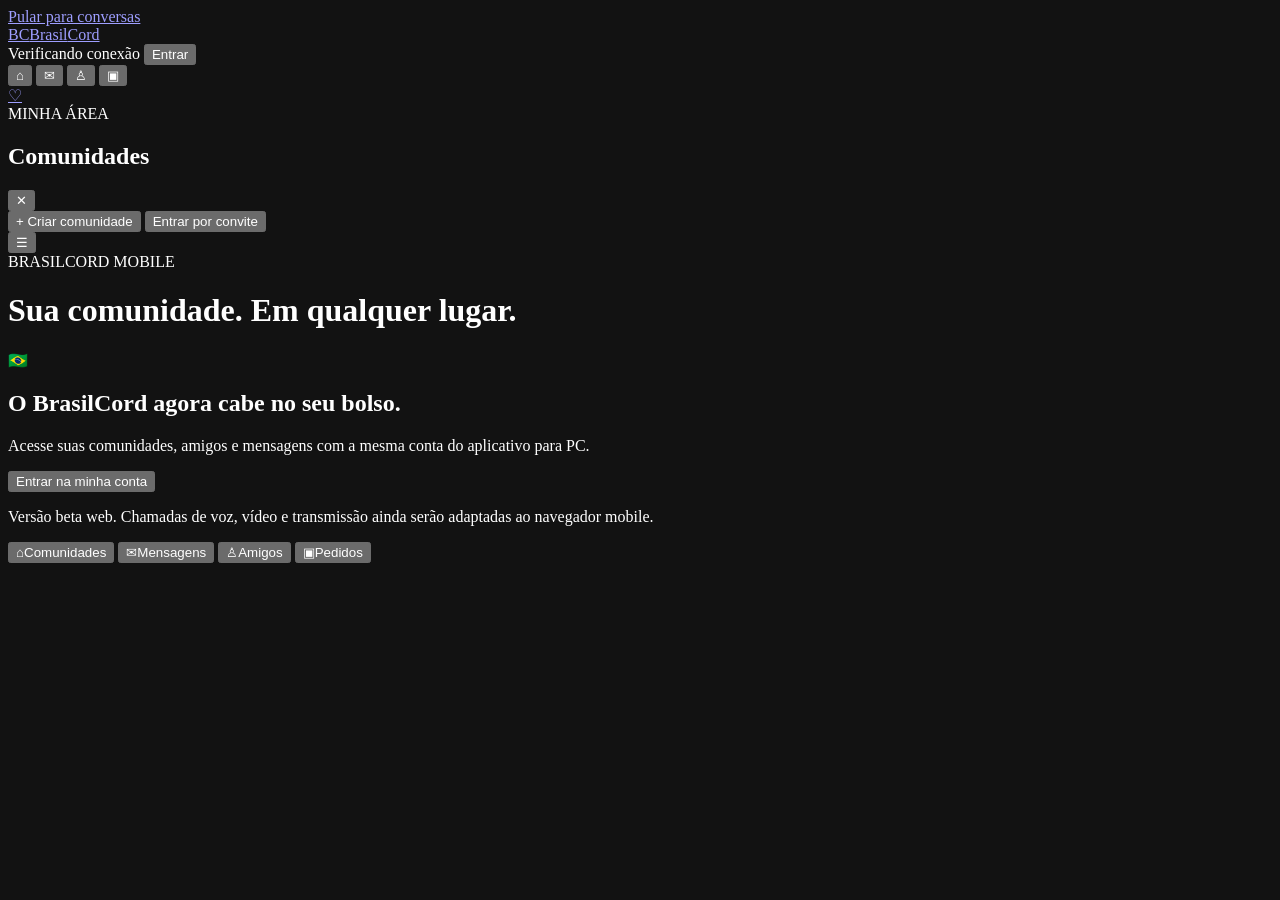
==== docs/mobile/index.html @ 06f4240c "feat(pwa): responsive BrasilCord Mobile shell, install UI and secure account dialogs" ====
<!doctype html>
<html lang="pt-BR">
<head>
  <meta charset="utf-8">
  <meta name="viewport" content="width=device-width,initial-scale=1,viewport-fit=cover">
  <meta name="theme-color" content="#082d2a">
  <meta name="description" content="BrasilCord Mobile — converse com amigos, acesse comunidades e mensagens na sua conta BrasilCord.">
  <meta name="color-scheme" content="dark">
  <meta name="referrer" content="strict-origin-when-cross-origin">
  <meta http-equiv="Content-Security-Policy" content="default-src 'none'; base-uri 'none'; object-src 'none'; frame-ancestors 'none'; form-action 'self'; script-src 'self'; style-src 'self'; img-src 'self' https://brasilcord-sinalizacao-dkx157.onrender.com data:; connect-src 'self' https://brasilcord-sinalizacao-dkx157.onrender.com; manifest-src 'self'; worker-src 'self'; font-src 'self'; upgrade-insecure-requests">
  <link rel="manifest" href="./manifest.webmanifest">
  <link rel="icon" href="./icon.svg" type="image/svg+xml">
  <link rel="apple-touch-icon" href="./icon-192.png">
  <link rel="stylesheet" href="./styles.css">
  <title>BrasilCord Mobile</title>
  <script defer src="./app.js"></script>
</head>
<body>
  <a class="skip-link" href="#main">Pular para conversas</a>
  <div id="app" class="app">
    <header class="topbar">
      <a href="../" class="brand" title="Site BrasilCord"><span class="brand-icon">BC</span><span>Brasil<span class="accent">Cord</span></span></a>
      <div class="top-actions">
        <span id="service-state" class="service-state" role="status">Verificando conexão</span>
        <button id="install" class="install" type="button" hidden>Instalar app</button>
        <button id="login-open" type="button" class="login-open">Entrar</button>
        <button id="logout" type="button" hidden>Sair</button>
      </div>
    </header>
    <div class="layout">
      <nav class="rail" aria-label="Seções do BrasilCord">
        <button type="button" class="rail-btn current" data-tab="communities" aria-label="Comunidades" title="Comunidades">⌂</button>
        <button type="button" class="rail-btn" data-tab="dms" aria-label="Mensagens privadas" title="Mensagens privadas">✉<span id="unread-badge" class="rail-badge" hidden></span></button>
        <button type="button" class="rail-btn" data-tab="friends" aria-label="Amigos" title="Amigos">♙</button>
        <button type="button" class="rail-btn" data-tab="requests" aria-label="Solicitações" title="Solicitações">▣<span id="request-badge" class="rail-badge" hidden></span></button>
        <div class="rail-spacer"></div>
        <a class="rail-btn support" href="https://www.redeark.com/produtos?categoria=brasilcord" target="_blank" rel="noopener noreferrer" aria-label="Apoiar o BrasilCord" title="Apoiar BrasilCord">♡</a>
      </nav>
      <aside class="sidebar" id="sidebar">
        <div class="sidebar-header"><div><span class="eyebrow">MINHA ÁREA</span><h2 id="sidebar-title">Comunidades</h2></div><button type="button" id="sidebar-close" class="icon-btn sidebar-close" aria-label="Fechar menu">✕</button></div>
        <div id="sidebar-list" class="sidebar-list"></div>
        <div id="sidebar-footer" class="sidebar-footer">
          <button id="community-create" type="button">+ Criar comunidade</button>
          <button id="community-join" type="button">Entrar por convite</button>
        </div>
      </aside>
      <main id="main" class="main">
        <div class="chat-header">
          <button id="sidebar-toggle" type="button" class="icon-btn menu-toggle" aria-label="Abrir comunidades">☰</button>
          <div class="channel-heading"><span id="channel-kicker" class="eyebrow">BRASILCORD MOBILE</span><h1 id="channel-title">Sua comunidade. Em qualquer lugar.</h1></div>
          <span id="user-name" class="user-name" hidden></span>
        </div>
        <div id="notice" class="notice" role="status" aria-live="polite" hidden></div>
        <div id="welcome" class="welcome">
          <div class="hero-scene"><div class="sun"></div><span class="landscape">🇧🇷</span></div>
          <h2>O BrasilCord agora cabe no seu bolso.</h2>
          <p>Acesse suas comunidades, amigos e mensagens com a mesma conta do aplicativo para PC.</p>
          <div class="welcome-buttons"><button id="welcome-login" type="button" class="primary">Entrar na minha conta</button><button id="welcome-install" type="button" class="secondary" hidden>Instalar no celular</button></div>
          <p class="disclaimer">Versão beta web. Chamadas de voz, vídeo e transmissão ainda serão adaptadas ao navegador mobile.</p>
        </div>
        <section id="content" class="content" aria-label="Conteúdo" hidden></section>
        <form id="composer" class="composer" hidden>
          <label for="message-input" class="sr-only">Sua mensagem</label>
          <input id="message-input" maxlength="2000" placeholder="Escreva uma mensagem..." autocomplete="off" required>
          <button type="submit" class="primary">Enviar</button>
        </form>
      </main>
    </div>
    <nav class="bottomnav" aria-label="Navegação mobile">
      <button data-tab="communities" class="current" type="button"><span>⌂</span>Comunidades</button>
      <button data-tab="dms" type="button"><span>✉</span>Mensagens</button>
      <button data-tab="friends" type="button"><span>♙</span>Amigos</button>
      <button data-tab="requests" type="button"><span>▣</span>Pedidos</button>
    </nav>
  </div>

  <dialog id="auth-dialog" class="dialog">
    <form id="auth-form" class="dialog-inner">
      <div class="dialog-heading"><div><span class="eyebrow">BRASILCORD</span><h2 id="auth-title">Entrar na sua conta</h2></div><button type="button" class="close" data-close="auth-dialog" aria-label="Fechar">✕</button></div>
      <p>Use a mesma conta do BrasilCord para PC.</p>
      <label id="username-wrap" hidden>Nome de usuário<input id="auth-username" name="username" autocomplete="username" minlength="3" maxlength="28"></label>
      <label>E-mail<input id="auth-email" name="email" autocomplete="email" type="email" required></label>
      <label>Senha<input id="auth-password" name="password" type="password" minlength="8" required autocomplete="current-password"></label>
      <p id="auth-feedback" role="status" class="form-feedback"></p>
      <button type="submit" class="primary" id="auth-submit">Entrar</button>
      <button type="button" class="text-btn" id="auth-switch">Criar uma conta BrasilCord</button>
    </form>
    <form id="otp-form" class="dialog-inner" hidden>
      <div class="dialog-heading"><h2>Verifique seu e-mail</h2><button type="button" class="close" data-close="auth-dialog" aria-label="Fechar">✕</button></div>
      <p>Digite o código de 6 dígitos enviado para seu e-mail.</p>
      <label>Código<input id="otp-code" type="text" inputmode="numeric" pattern="[0-9]{6}" maxlength="6" required autocomplete="one-time-code"></label>
      <p id="otp-feedback" class="form-feedback" role="status"></p>
      <button type="submit" class="primary">Confirmar código</button>
      <button id="otp-back" type="button" class="text-btn">Voltar ao login</button>
    </form>
  </dialog>
  <dialog id="action-dialog" class="dialog">
    <form id="action-form" class="dialog-inner">
      <div class="dialog-heading"><h2 id="action-title">Comunidade</h2><button type="button" class="close" data-close="action-dialog" aria-label="Fechar">✕</button></div>
      <p id="action-description"></p>
      <label id="action-label">Nome<input id="action-input" maxlength="200" required></label>
      <p id="action-feedback" class="form-feedback" role="status"></p>
      <button type="submit" class="primary" id="action-submit">Continuar</button>
    </form>
  </dialog>
  <noscript>O BrasilCord Mobile precisa de JavaScript para funcionar.</noscript>
</body>
</html>
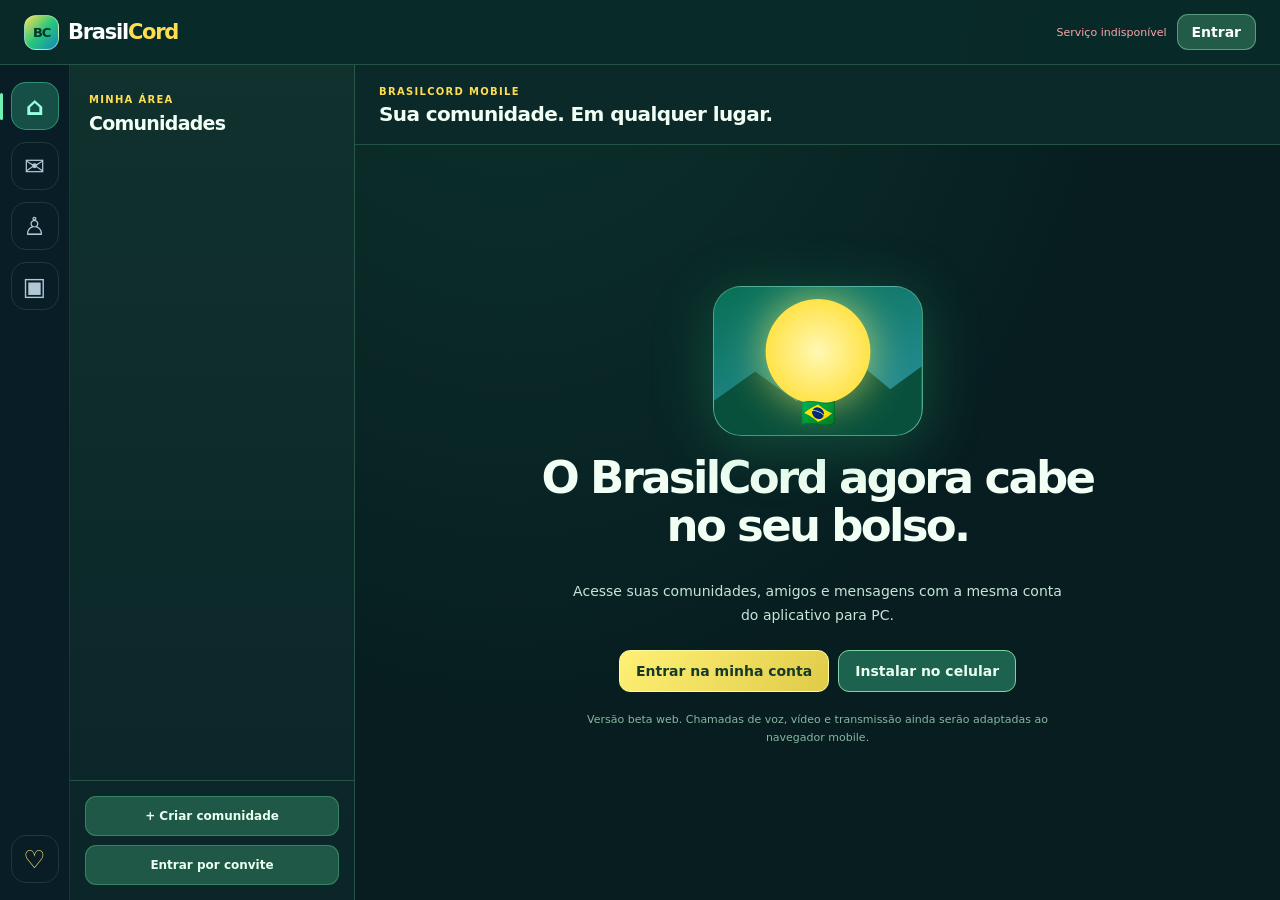
==== commit 165014d9: "feat(pwa): iOS home screen standalone metadata" ====
--- a/docs/mobile/index.html
+++ b/docs/mobile/index.html
@@ -4,6 +4,9 @@
   <meta charset="utf-8">
   <meta name="viewport" content="width=device-width,initial-scale=1,viewport-fit=cover">
   <meta name="theme-color" content="#082d2a">
+  <meta name="apple-mobile-web-app-capable" content="yes">
+  <meta name="apple-mobile-web-app-status-bar-style" content="black-translucent">
+  <meta name="apple-mobile-web-app-title" content="BrasilCord">
   <meta name="description" content="BrasilCord Mobile — converse com amigos, acesse comunidades e mensagens na sua conta BrasilCord.">
   <meta name="color-scheme" content="dark">
   <meta name="referrer" content="strict-origin-when-cross-origin">
--- a/docs/mobile/styles.css
+++ b/docs/mobile/styles.css
@@ -0,0 +1,4 @@
+:root{color-scheme:dark;--bg:#071d20;--pane:#0d292a;--surface:#133536;--surface2:#1b4840;--line:#75cf9a40;--text:#f2fff4;--muted:#b0d2c1;--green:#64ec9f;--yellow:#ffdd52;--danger:#ffa4aa;--bar:65px}*{box-sizing:border-box}html,body{margin:0;min-height:100%;background:var(--bg);color:var(--text);font-family:Inter,system-ui,-apple-system,Segoe UI,sans-serif;font-size:14px}button,input{font:inherit}button{cursor:pointer}button:disabled{cursor:default;opacity:.5}button:focus-visible,a:focus-visible,input:focus-visible{outline:2px solid var(--yellow);outline-offset:3px}a{color:var(--green)}[hidden]{display:none!important}.sr-only{position:absolute;width:1px;height:1px;overflow:hidden;clip:rect(0,0,0,0)}.skip-link{position:absolute;top:-50px;left:10px;z-index:99;background:#fff;color:#121;padding:8px}.skip-link:focus{top:10px}.app{min-height:100dvh;display:flex;flex-direction:column;background:radial-gradient(ellipse at 40% -20%,#1b7c5844,transparent 60%),var(--bg)}.topbar{height:var(--bar);display:flex;align-items:center;justify-content:space-between;padding:0 24px;border-bottom:1px solid var(--line);background:#082a28ed;position:relative;z-index:7}.brand{display:flex;gap:9px;align-items:center;text-decoration:none;font-size:21px;font-weight:900;letter-spacing:-.06em;color:#fff;white-space:nowrap}.brand-icon{width:35px;height:35px;background:linear-gradient(135deg,var(--yellow),#28c77d,#1487b8);color:#053529;font-size:13px;display:grid;place-items:center;border-radius:12px;border:1px solid #d9ffe488}.accent{color:var(--yellow)}.top-actions{display:flex;gap:10px;align-items:center}.service-state{font-size:11px;color:var(--muted);max-width:180px;text-overflow:ellipsis;overflow:hidden;white-space:nowrap}.service-state[data-state="online"]{color:#81ffc2}.service-state[data-state="offline"]{color:var(--danger)}.login-open,.install,.top-actions #logout{border:1px solid #a8ecc06e;padding:9px 14px;background:#225b48;color:#fff;border-radius:11px;font-weight:700}.install{background:var(--yellow);color:#153a2a}.layout{flex:1;display:grid;grid-template-columns:70px 285px minmax(0,1fr);min-height:0;height:calc(100dvh - var(--bar))}.rail{background:#081d25;border-right:1px solid #ffffff19;display:flex;align-items:center;flex-direction:column;gap:12px;padding:17px 11px}.rail-btn{position:relative;border:1px solid #54736850;background:transparent;border-radius:15px;width:48px;height:48px;display:grid;place-items:center;text-decoration:none;color:#b0c8d5;font-size:25px;font-weight:600}.rail-btn:hover,.rail-btn.current{color:#9affe0;background:#164f45;border-color:#4be6a66f}.rail-btn.current::before{content:'';height:27px;width:3px;position:absolute;left:-12px;background:#6ff2b3;border-radius:5px}.rail-spacer{flex:1}.rail-btn.support{color:#ffe176}.rail-badge{position:absolute;top:-5px;right:-5px;background:#f34761;border:2px solid #081d25;color:#fff;border-radius:50px;min-width:20px;padding:2px 3px;font-size:10px}.sidebar{background:linear-gradient(#10312e,#0b2529);border-right:1px solid var(--line);display:flex;min-height:0;flex-direction:column}.sidebar-header{padding:25px 19px 15px;display:flex;justify-content:space-between;align-items:center;gap:8px}.eyebrow{font-size:10px;color:var(--yellow);font-weight:850;letter-spacing:.13em}.sidebar h2{font-size:19px;letter-spacing:-.04em;margin:6px 0 0}.sidebar-list{flex:1;min-height:0;overflow:auto;padding:4px 10px 20px;scrollbar-color:#387462 transparent}.sidebar-list button{display:flex;align-items:center;gap:11px;width:100%;padding:11px;border:1px solid transparent;border-radius:10px;text-align:left;background:none;color:#d8efe3;font-size:13px}.sidebar-list button:hover,.sidebar-list button.active{background:#235849;border-color:#7dcf9b50}.sidebar-list .item-icon{width:36px;height:36px;border-radius:12px;background:#1f6b53;display:grid;place-items:center;color:#f9fffa;overflow:hidden;flex-shrink:0;font-size:14px;font-weight:850}.item-icon img,.avatar img{width:100%;height:100%;object-fit:cover}.sidebar-list .list-copy{display:grid;gap:3px;min-width:0}.list-copy strong{overflow:hidden;text-overflow:ellipsis;white-space:nowrap}.list-copy small{color:#9ebcae;font-size:11px}.sidebar-list .group-title{padding:18px 9px 7px;color:#91cbad;font-size:11px;font-weight:850;letter-spacing:.08em}.sidebar-footer{border-top:1px solid var(--line);padding:15px;display:grid;gap:9px}.sidebar-footer button{background:#1f5847;color:#e8fff1;border:1px solid #5bc48d66;padding:12px;border-radius:11px;font-size:12px;font-weight:750}.sidebar-close,.menu-toggle{display:none!important}.main{min-width:0;display:flex;flex-direction:column;position:relative;min-height:0}.chat-header{padding:17px 24px;border-bottom:1px solid var(--line);display:flex;gap:12px;align-items:center;min-height:71px;background:#0b2929}.channel-heading{flex:1;min-width:0}.channel-heading h1{font-size:20px;line-height:1.25;letter-spacing:-.03em;margin:4px 0 0;overflow:hidden;text-overflow:ellipsis;white-space:nowrap}.user-name{background:#144d3b;color:#a0ffcb;border-radius:12px;padding:7px 12px;font-size:11px}.notice{margin:10px 16px 0;padding:11px 13px;border:1px solid #a6e8b458;background:#1a483b;border-radius:10px;color:#d7ffe7;font-size:12px;line-height:1.5;overflow-wrap:anywhere}.notice[data-error="true"]{border-color:#e77c7b88;background:#552b35;color:#ffe0e0}.welcome{max-width:660px;padding:25px;display:flex;flex-direction:column;justify-content:center;align-items:center;text-align:center;margin:auto;gap:8px}.welcome h2{font-size:clamp(29px,4vw,45px);letter-spacing:-.06em;line-height:1.07;margin:10px 0 8px}.welcome p{font-size:14px;color:#c5e6d7;max-width:510px;line-height:1.7}.hero-scene{width:210px;height:150px;position:relative;background:linear-gradient(160deg,#086f56,#2c94a3);border-radius:28px;overflow:hidden;border:1px solid #b3f7ae50;box-shadow:0 10px 60px #28ad7355}.hero-scene::before{content:'';position:absolute;bottom:0;inset-inline:0;height:57%;background:#08503c;clip-path:polygon(0 60%,20% 25%,40% 60%,65% 5%,85% 46%,100% 19%,100% 100%,0 100%)}.sun{position:absolute;left:50%;top:8%;width:105px;height:105px;transform:translateX(-50%);background:radial-gradient(circle,#fff8b4,#ffe349 70%);border-radius:50%;box-shadow:0 0 42px #fff369aa}.landscape{position:absolute;bottom:5px;left:50%;transform:translateX(-50%);font-size:29px}.welcome-buttons{display:flex;gap:9px;justify-content:center;flex-wrap:wrap}.primary{background:linear-gradient(130deg,#fff176,#e0cb48);color:#143a2a;border:1px solid #fffa9e;border-radius:11px;padding:12px 16px;font-weight:850}.secondary{background:#1c624f;color:#eaffee;border:1px solid #7ed4a1;border-radius:11px;padding:12px 16px;font-weight:750}.welcome .disclaimer{font-size:11px;color:#86b7a0}.content{flex:1;min-height:0;overflow:auto;display:flex;flex-direction:column;padding:16px 20px;scrollbar-color:#3a8b6c transparent}.message-list{display:flex;flex-direction:column;gap:14px;margin-top:auto;min-height:min-content}.message{display:flex;gap:10px;align-items:flex-start}.avatar{width:38px;height:38px;flex-shrink:0;border-radius:14px;background:#245f56;display:grid;place-items:center;font-size:13px;font-weight:900;color:#f6fff5;overflow:hidden;border:1px solid #91dcb75c}.message-body{flex:1;min-width:0}.message-head{display:flex;gap:9px;align-items:center;flex-wrap:wrap}.message-head strong{font-size:12px;color:#eafff3}.message-head time{font-size:10px;color:#8caeaa}.message-body p{margin:5px 0 0;font-size:13px;line-height:1.6;color:#d6e8e0;white-space:pre-wrap;overflow-wrap:anywhere}.message-self .message-head strong{color:#aaffcc}.composer{display:flex;gap:9px;background:#0b2928;border-top:1px solid var(--line);padding:13px 18px calc(13px + env(safe-area-inset-bottom))}.composer input{flex:1;min-width:0;background:#123a37;color:#f6fff7;border:1px solid #72b69365;border-radius:11px;padding:13px}.composer .primary{flex-shrink:0}.empty{color:#b7d5c9;font-size:13px;padding:19px;text-align:center;line-height:1.6}.friend-card,.request-card{display:flex;align-items:center;gap:12px;background:#153935;border:1px solid #73d09b49;border-radius:14px;margin:8px 0;padding:12px}.friend-copy{flex:1;min-width:0;display:grid;gap:5px}.friend-copy strong{overflow:hidden;text-overflow:ellipsis;white-space:nowrap}.friend-copy small{color:#a9c9bd;font-size:11px}.card-actions{display:flex;gap:7px;flex-wrap:wrap}.card-actions button{border:1px solid #6acba28f;background:#245744;color:#ebfff5;border-radius:9px;padding:8px 11px;font-weight:750;font-size:11px}.card-actions .danger{background:#6c3540;border-color:#b86e77}.section-label{font-size:12px;font-weight:800;color:#ffde6b;margin:15px 0 7px}.friend-add{display:flex;gap:9px;margin:12px 0}.friend-add input{flex:1;min-width:0;border-radius:11px;padding:12px;border:1px solid #5db68c;background:#133a33;color:white}.bottomnav{display:none}.dialog{inset:0;margin:auto;width:min(450px,calc(100% - 24px));max-height:90dvh;overflow:auto;padding:0;border:1px solid #86ddb26f;border-radius:21px;background:linear-gradient(145deg,#173f37,#101f2a);box-shadow:0 20px 90px #000a;color:#fff}.dialog::backdrop{background:#020e15d9;backdrop-filter:blur(6px)}.dialog-inner{display:grid;gap:13px;padding:25px}.dialog-heading{display:flex;align-items:flex-start;justify-content:space-between;gap:12px}.dialog h2{margin:5px 0;font-size:24px;letter-spacing:-.04em}.dialog p{color:#b6d2c5;font-size:12px;line-height:1.7;margin:0}.dialog label{display:grid;gap:7px;font-size:12px;font-weight:700;color:#e0ffeb}.dialog input{padding:13px;color:#fff;border:1px solid #76c39b;background:#0d2e2d;border-radius:10px}.dialog button.close{border:1px solid #7bc8a480;border-radius:9px;background:#255444;color:white;padding:9px 12px}.dialog .form-feedback{color:#ffe38c}.dialog .text-btn{background:none;border:none;color:#87efb8;padding:6px}.icon-btn{border:1px solid #6cb99754;color:#fff;background:#1a5042;border-radius:10px;padding:8px}.sidebar .sidebar-close{display:none}.tag{font-size:10px;border:1px solid #c8ffbb4e;color:#b3eacc;padding:3px 7px;border-radius:20px}.request-card{align-items:flex-start}.request-card>div{min-width:0}.request-card p{font-size:12px;line-height:1.5;color:#c0d8cd;overflow-wrap:anywhere}.section-intro{font-size:12px;color:#b6d7c7}.channels-note{font-size:11px;color:#96cbb3;padding:12px;margin:12px 0;border:1px solid #8ed0aa47;border-radius:10px}.message-reply{border-left:2px solid #72dbae;padding-left:8px;font-size:11px;color:#bdebd1!important}.reaction-bar{display:flex;gap:6px;margin-top:6px;flex-wrap:wrap}.reaction{border:1px solid #63c49560;border-radius:8px;background:#1b5040;color:#fff;padding:4px 8px;font-size:11px}.reaction.mine{border-color:#ffe681}.install-tip{font-size:11px;color:#acdabf;line-height:1.6;padding:15px}.list-button{width:100%;text-align:left;background:#194a3c;border:1px solid #8be3aa52;color:#f8fff2;border-radius:11px;padding:13px;cursor:pointer}
+@media(max-width:900px){.layout{grid-template-columns:63px 240px minmax(0,1fr)}.topbar{padding:0 15px}.sidebar-header{padding:20px 13px}.channel-heading h1{font-size:17px}}
+@media(max-width:690px){:root{--bar:56px}.layout{display:flex;height:calc(100dvh - var(--bar) - 67px);position:relative}.rail{display:none}.sidebar{position:absolute;z-index:5;left:0;top:0;bottom:0;width:min(310px,88vw);box-shadow:18px 0 55px #000b;transform:translateX(-110%);transition:transform .2s}.sidebar.open{transform:translateX(0)}.sidebar .sidebar-close,.menu-toggle{display:block!important}.sidebar-header{padding:19px 15px}.main{flex:1;height:100%}.topbar{gap:8px}.brand{font-size:18px}.brand-icon{width:31px;height:31px}.service-state{display:none}.top-actions{gap:5px}.login-open,.install,.top-actions #logout{padding:8px;font-size:11px}.chat-header{min-height:62px;padding:10px 11px}.channel-heading h1{font-size:15px}.channel-heading .eyebrow{font-size:9px}.user-name{display:none}.content{padding:10px}.message-list{gap:15px}.composer{padding:10px 10px calc(8px + env(safe-area-inset-bottom))}.composer input{padding:11px}.composer .primary{padding:10px}.bottomnav{height:calc(67px + env(safe-area-inset-bottom));padding-bottom:env(safe-area-inset-bottom);display:grid;grid-template-columns:repeat(4,1fr);border-top:1px solid var(--line);background:#092c28}.bottomnav button{background:none;border:0;color:#a4b8af;display:flex;align-items:center;justify-content:center;flex-direction:column;gap:1px;font-size:10px;font-weight:700}.bottomnav button span{font-size:22px}.bottomnav button.current{color:#85f9b8}.welcome{padding:15px}.welcome h2{font-size:30px}.hero-scene{width:170px;height:120px}.friend-card,.request-card{flex-wrap:wrap}.card-actions{width:100%}.card-actions button{flex:1}.section-label{margin-top:10px}}
+@media(prefers-reduced-motion:reduce){*,*:before,*:after{transition:none!important;animation:none!important}}
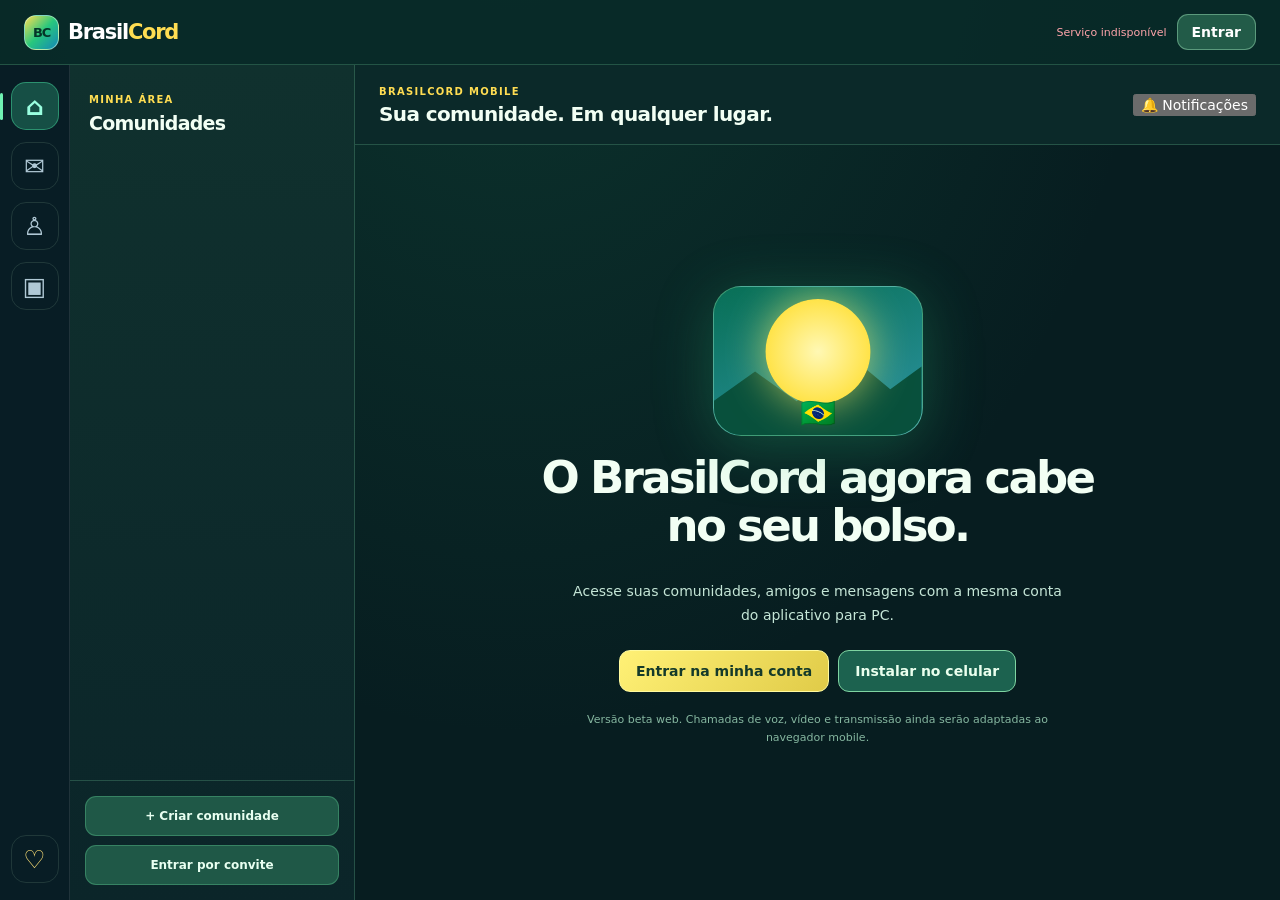
==== commit 8e2454fb: "feat(web): connect voice, media, profile, moderation and realtime modules to secure PWA" ====
--- a/docs/mobile/index.html
+++ b/docs/mobile/index.html
@@ -10,13 +10,16 @@
   <meta name="description" content="BrasilCord Mobile — converse com amigos, acesse comunidades e mensagens na sua conta BrasilCord.">
   <meta name="color-scheme" content="dark">
   <meta name="referrer" content="strict-origin-when-cross-origin">
-  <meta http-equiv="Content-Security-Policy" content="default-src 'none'; base-uri 'none'; object-src 'none'; frame-ancestors 'none'; form-action 'self'; script-src 'self'; style-src 'self'; img-src 'self' https://brasilcord-sinalizacao-dkx157.onrender.com data:; connect-src 'self' https://brasilcord-sinalizacao-dkx157.onrender.com; manifest-src 'self'; worker-src 'self'; font-src 'self'; upgrade-insecure-requests">
+  <meta http-equiv="Content-Security-Policy" content="default-src 'none'; base-uri 'none'; object-src 'none'; frame-ancestors 'none'; form-action 'self'; script-src 'self'; style-src 'self'; img-src 'self' https://brasilcord-sinalizacao-dkx157.onrender.com data: blob:; media-src 'self' blob:; connect-src 'self' https://brasilcord-sinalizacao-dkx157.onrender.com wss://brasilcord-sinalizacao-dkx157.onrender.com; manifest-src 'self'; worker-src 'self'; font-src 'self'; upgrade-insecure-requests">
   <link rel="manifest" href="./manifest.webmanifest">
   <link rel="icon" href="./icon.svg" type="image/svg+xml">
   <link rel="apple-touch-icon" href="./icon-192.png">
   <link rel="stylesheet" href="./styles.css">
+  <link rel="stylesheet" href="./advanced.css">
   <title>BrasilCord Mobile</title>
   <script defer src="./app.js"></script>
+  <script defer src="./voice.js"></script>
+  <script defer src="./tools.js"></script>
 </head>
 <body>
   <a class="skip-link" href="#main">Pular para conversas</a>
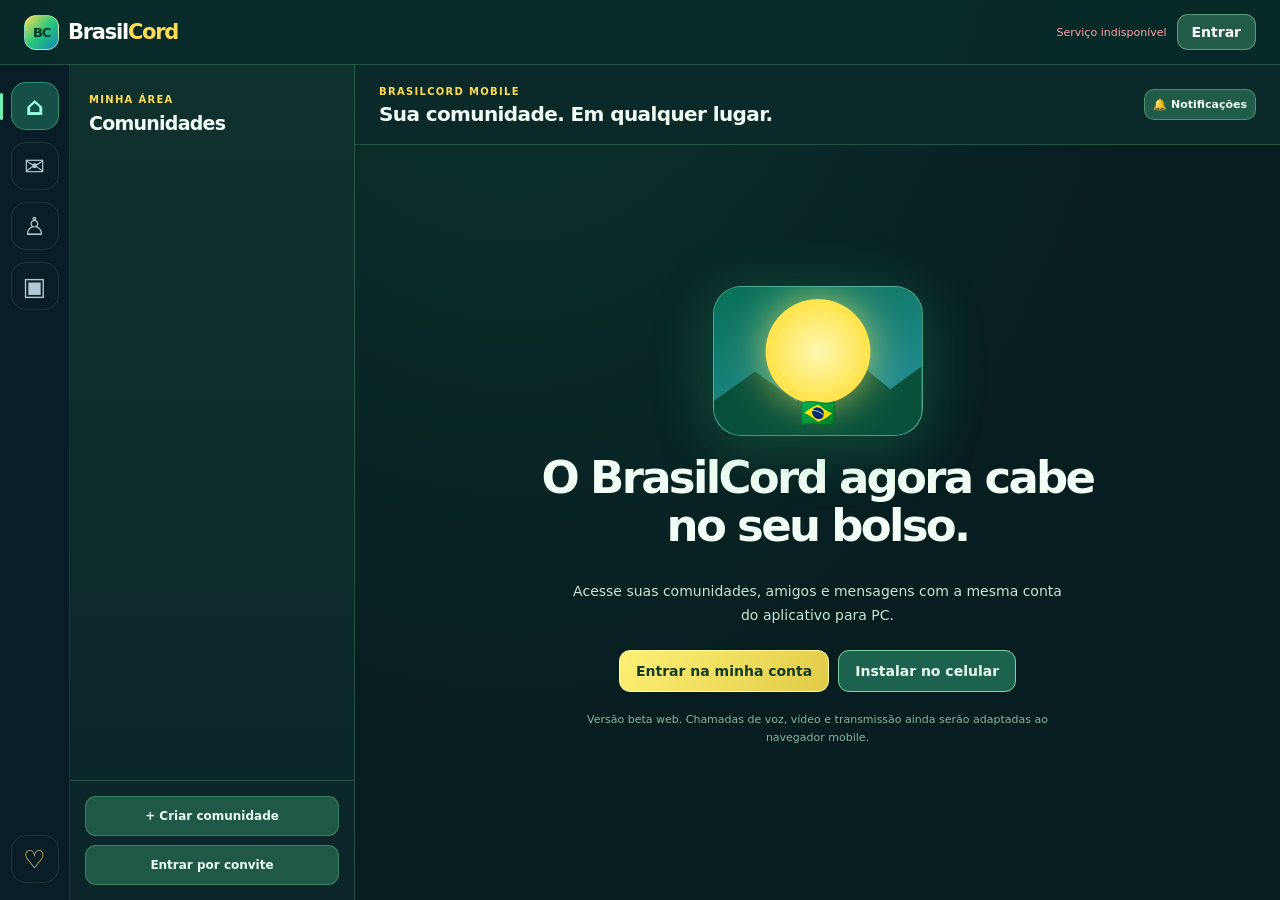
==== commit 40644cb7: "feat(mobile): load founder milestone welcome and private feedback forms" ====
--- a/docs/mobile/index.html
+++ b/docs/mobile/index.html
@@ -16,10 +16,12 @@
   <link rel="apple-touch-icon" href="./icon-192.png">
   <link rel="stylesheet" href="./styles.css">
   <link rel="stylesheet" href="./advanced.css">
+  <link rel="stylesheet" href="./founder-feedback.css">
   <title>BrasilCord Mobile</title>
   <script defer src="./app.js"></script>
   <script defer src="./voice.js"></script>
   <script defer src="./tools.js"></script>
+  <script defer src="./founder-feedback.js"></script>
 </head>
 <body>
   <a class="skip-link" href="#main">Pular para conversas</a>
--- a/docs/mobile/advanced.css
+++ b/docs/mobile/advanced.css
@@ -0,0 +1,99 @@
+/* BrasilCord Web • funcionalidades completas mantendo identidade verde/amarelo/azul */
+.mobile-call,.mobile-advanced{position:fixed;inset:0;margin:auto;padding:0;width:min(720px,calc(100vw - 18px));max-height:92dvh;overflow:auto;background:linear-gradient(150deg,#0b3330,#0b222c);border:1px solid #8fe6b282;border-radius:20px;color:#eafff1;box-shadow:0 25px 90px #000c;font-family:system-ui,Segoe UI,sans-serif}
+.mobile-call::backdrop,.mobile-advanced::backdrop{background:#00161ddd;backdrop-filter:blur(7px)}
+.mobile-call-inner,.advanced-shell{padding:22px;display:grid;gap:15px}
+.mobile-call header,.mobile-advanced header{display:flex;align-items:start;justify-content:space-between;gap:14px;border-bottom:1px solid #8cddab4d;padding-bottom:14px}
+.mobile-call header h2,.mobile-advanced header h2{margin:3px 0;font-size:22px;letter-spacing:-.03em}
+.mobile-call header small,.mobile-advanced header small{font-size:10px;letter-spacing:.12em;color:#ffe26e;font-weight:800}
+.mobile-call header button,.mobile-advanced header button{border:1px solid #84dbaa89;border-radius:9px;background:#215740;color:#edfff0;padding:9px 12px;font-weight:750}
+.mobile-call p,.mobile-advanced p{color:#c3e4d3;line-height:1.6;font-size:12px;overflow-wrap:anywhere}
+.mobile-call-people{display:grid;grid-template-columns:repeat(auto-fill,minmax(185px,1fr));gap:12px}
+.mobile-call-person{display:grid;align-items:center;gap:10px;padding:13px;border:1px solid #7bdbac6a;border-radius:14px;background:linear-gradient(130deg,#164c3b,#18413f)}
+.mobile-call-avatar{width:55px;height:55px;border-radius:50%;border:3px solid #6eaa9e;display:grid;place-items:center;background:#173d47;font-weight:900;overflow:hidden}
+.mobile-call-avatar img{width:100%;height:100%;object-fit:cover}
+.mobile-call-person strong{font-size:12px;color:#f4fff3;overflow-wrap:anywhere}
+.mobile-call-person input{width:100%;accent-color:#4ee096}
+.mobile-call-person button{background:#235e4d;color:#f7fff5;border:1px solid #76cbab;border-radius:8px;padding:7px;font-size:11px}
+.mobile-call-videos{display:grid;grid-template-columns:repeat(auto-fit,minmax(185px,1fr));gap:10px}
+.mobile-video-tile{position:relative;min-width:0;background:#04151e;border-radius:12px;overflow:hidden;border:1px solid #88cdb25d}
+.mobile-video-tile video{display:block;width:100%;max-height:250px;object-fit:contain}
+.mobile-video-tile span{position:absolute;left:10px;bottom:10px;padding:5px 8px;border-radius:8px;background:#0b1c21cf;color:#fff;font-size:11px}
+.mobile-call-controls{display:grid;grid-template-columns:repeat(5,minmax(0,1fr));gap:9px}
+.mobile-call-controls button{background:#245e4c;border:1px solid #75ceaa6a;color:#ecfff4;border-radius:11px;padding:13px 7px;font-size:12px;font-weight:750}
+.mobile-call-controls button.danger{background:#9a3545;border-color:#ea9498}
+.mobile-header-action{background:#215b49;border:1px solid #7bd8a56e;border-radius:10px;color:#efffee;padding:8px;font-size:11px;font-weight:730;white-space:nowrap}
+.mobile-header-action:hover{background:#2c7359}
+.advanced-section{display:grid;gap:10px;border:1px solid #77c9a357;padding:14px;border-radius:13px;background:#153d3bbd}
+.advanced-section h3{font-size:14px;letter-spacing:-.02em;color:#ffe482;margin:1px 0 7px}
+.advanced-field{display:grid;gap:8px;margin-bottom:12px;font-size:12px;color:#d3ffed;font-weight:700}
+.advanced-field input,.advanced-field textarea,.advanced-field select{width:100%;padding:12px;border:1px solid #75d2ab7d;border-radius:9px;background:#0d2c32;color:#f4fff8;resize:vertical;font:13px system-ui}
+.mobile-advanced button{border:1px solid #76dda8;background:#245f4c;color:#e9fff2;border-radius:9px;padding:10px;font-weight:750;cursor:pointer}
+.mobile-advanced .primary{background:#e2d75c;color:#123d2f;border-color:#f6f091}
+.mobile-advanced .danger{background:#743c45;color:#fff0f1;border-color:#b87379}
+.advanced-section p{margin:3px 0}
+.advanced-inline{display:flex;flex-wrap:wrap;align-items:center;gap:10px;margin:8px 0}
+.advanced-inline>*{min-width:0}
+.advanced-card{display:grid;gap:10px;margin:6px 0;padding:13px;border:1px solid #8adbba60;border-radius:12px;background:#102d37}
+.advanced-card strong{color:#e9fff1}
+.advanced-card small{color:#9bcaaf}
+.advanced-check{display:flex;align-items:center;gap:10px;border:1px solid #80deb34e;border-radius:9px;padding:8px;color:#e5fff1;font-size:12px}
+.advanced-check input{accent-color:#59df95}
+.advanced-pill{display:inline-flex;padding:7px 12px;border-radius:999px;background:#225d4c;border:1px solid #76caa5;color:#fcffef}
+#advanced-content{display:grid;gap:12px}
+#advanced-status{color:#ffd36c}
+.mobile-compose-media{border:1px solid #75d6ab;border-radius:10px;background:#205d47;color:#dffff0;font-size:16px;min-width:38px;padding:8px}
+.mobile-reply-bar{display:flex;justify-content:space-between;align-items:center;gap:8px;padding:9px 18px;background:#174238;border-left:3px solid #7af4b1;color:#eafff4;font-size:12px}
+.mobile-reply-bar[hidden]{display:none!important}
+.mobile-reply-bar button{background:#246b4e;color:white;border:1px solid #8ae4b7;border-radius:7px;padding:4px 9px}
+.mobile-message-actions{display:flex;gap:6px;flex-wrap:wrap;margin-top:6px}
+.mobile-message-actions button{border:1px solid #54ad8c50;border-radius:7px;background:#194039;color:#b8e5ca;padding:5px 7px;font-size:10px}
+.mobile-message-actions button:hover{color:#fff;background:#245c47}
+.mobile-message-media{display:block;max-width:min(100%,340px);max-height:350px;object-fit:contain;margin-top:9px;border-radius:10px;border:1px solid #78dcb36c}
+@media(max-width:950px){.top-actions{gap:4px;flex-wrap:wrap;justify-content:end}.mobile-header-action{padding:7px;font-size:10px}.service-state{display:none}}
+@media(max-width:690px){.mobile-call-inner,.advanced-shell{padding:15px}.mobile-call-controls{grid-template-columns:repeat(3,minmax(0,1fr))}.mobile-call-controls button{padding:10px 5px;font-size:11px}.mobile-call-people{grid-template-columns:repeat(2,minmax(0,1fr))}.mobile-call-person{padding:9px}.mobile-header-action{padding:6px;font-size:10px}.top-actions{max-width:calc(100vw - 170px)}.topbar{height:auto;min-height:var(--bar);padding-top:5px;padding-bottom:5px}.layout{height:calc(100dvh - 75px - var(--bar))}.mobile-message-actions button{font-size:9px;padding:4px 6px}}
+@media(max-width:420px){.mobile-call-people{grid-template-columns:1fr 1fr}.mobile-call-controls{grid-template-columns:1fr 1fr}.mobile-advanced{max-height:96dvh}.mobile-header-action{font-size:0;min-width:29px;padding:7px 4px}.mobile-header-action:first-letter{font-size:16px}}
+
+.mobile-call-person.speaking{border-color:#46ed8f;background:linear-gradient(130deg,#1c6647,#205948);box-shadow:0 0 0 1px #5cffa2,0 0 22px #27e78249}
+.mobile-call-person.speaking .mobile-call-avatar{border-color:#42ff95;box-shadow:0 0 0 3px #37f6a486,0 0 21px #49ff9399}
+
+.mobile-menu-toggle{display:none;border:1px solid #8cdaa8;border-radius:9px;padding:8px;color:#ebfff1;background:#1d5b46;font-weight:800}
+.mobile-overflow{display:flex;align-items:center;gap:5px}
+.mobile-overflow .mobile-header-action[hidden]{display:none!important}
+.mobile-poll-option{display:block;text-align:left;width:100%;white-space:normal;background:#1b5b47!important;border-color:#78d7a8!important}
+.mobile-poll-option:disabled{opacity:.7}
+@media(max-width:1050px){
+ .mobile-menu-toggle{display:block}
+ .mobile-overflow{display:none;position:absolute;z-index:20;right:12px;top:calc(100% + 8px);width:min(300px,calc(100vw - 24px));max-height:75dvh;overflow-y:auto;padding:12px;gap:8px;border:1px solid #7be0b57d;border-radius:14px;background:#102e2f;box-shadow:0 18px 62px #000c}
+ .mobile-overflow.open{display:grid}
+ .mobile-overflow .mobile-header-action{display:block;width:100%;padding:12px;font-size:13px;text-align:left;white-space:normal}
+}
+
+#content .message-mentioned{background:#514c244a;border-left:3px solid #ffe474;border-radius:8px;padding:8px 6px}
+#content .message-mentioned .message-head strong{color:#ffe786}
+
+/* Participantes em linhas compactas com avatar redondo, e vídeo em seção separada. */
+.mobile-call-person{
+  display:flex;align-items:center;flex-wrap:wrap;gap:8px;padding:9px 11px;
+  border-radius:12px;min-height:52px;min-width:0;
+}
+.mobile-call-avatar{
+  display:grid;place-items:center;
+  width:40px!important;height:40px!important;min-width:40px!important;
+  min-height:40px!important;max-width:40px!important;max-height:40px!important;
+  flex:0 0 40px!important;aspect-ratio:1/1;border-radius:50%!important;
+  overflow:hidden;box-sizing:border-box;font-size:11px;line-height:1;
+}
+.mobile-call-avatar img{
+  display:block!important;width:100%!important;height:100%!important;
+  max-width:100%!important;max-height:100%!important;
+  object-fit:cover!important;object-position:center;border-radius:50%!important;
+}
+.mobile-call-person strong{flex:1;min-width:55px;overflow:hidden;text-overflow:ellipsis;white-space:nowrap}
+.mobile-call-person input[type=range]{flex:1 1 95px;max-width:150px}
+.mobile-call-person>button{flex:0 0 auto}
+.mobile-video-tile.waiting:after{
+  content:'Aguardando transmissão…';display:grid;place-items:center;
+  position:absolute;inset:25% 8%;background:#09212ca8;color:#dbfff0;
+  text-align:center;border-radius:10px;font-size:12px;pointer-events:none;
+}
+@media(max-width:690px){.mobile-call-people{grid-template-columns:1fr}.mobile-call-avatar{flex-basis:40px!important}}
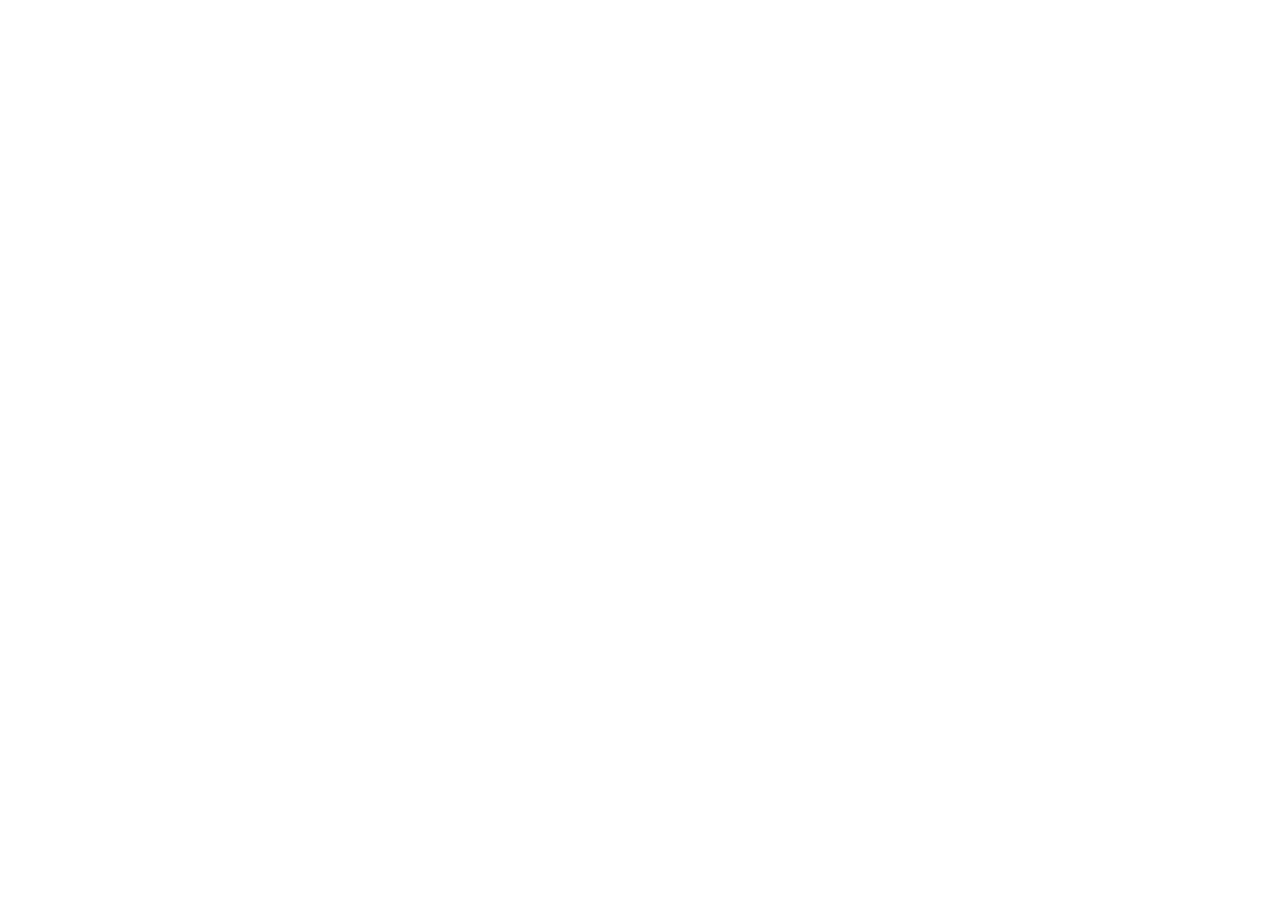
==== commit 6f1b662a: "feat(mobile): redirect legacy mobile URL to same responsive BrasilCord web/PC app" ====
--- a/docs/mobile/index.html
+++ b/docs/mobile/index.html
@@ -3,114 +3,38 @@
 <head>
   <meta charset="utf-8">
   <meta name="viewport" content="width=device-width,initial-scale=1,viewport-fit=cover">
-  <meta name="theme-color" content="#082d2a">
-  <meta name="apple-mobile-web-app-capable" content="yes">
-  <meta name="apple-mobile-web-app-status-bar-style" content="black-translucent">
-  <meta name="apple-mobile-web-app-title" content="BrasilCord">
-  <meta name="description" content="BrasilCord Mobile — converse com amigos, acesse comunidades e mensagens na sua conta BrasilCord.">
-  <meta name="color-scheme" content="dark">
-  <meta name="referrer" content="strict-origin-when-cross-origin">
-  <meta http-equiv="Content-Security-Policy" content="default-src 'none'; base-uri 'none'; object-src 'none'; frame-ancestors 'none'; form-action 'self'; script-src 'self'; style-src 'self'; img-src 'self' https://brasilcord-sinalizacao-dkx157.onrender.com data: blob:; media-src 'self' blob:; connect-src 'self' https://brasilcord-sinalizacao-dkx157.onrender.com wss://brasilcord-sinalizacao-dkx157.onrender.com; manifest-src 'self'; worker-src 'self'; font-src 'self'; upgrade-insecure-requests">
-  <link rel="manifest" href="./manifest.webmanifest">
+  <meta name="theme-color" content="#0a1826">
+  <meta name="robots" content="noindex,follow">
+  <title>BrasilCord Mobile — mesmo aplicativo do PC</title>
+  <meta name="description" content="BrasilCord Mobile agora utiliza a mesma interface do BrasilCord Web, adaptada para seu celular.">
   <link rel="icon" href="./icon.svg" type="image/svg+xml">
-  <link rel="apple-touch-icon" href="./icon-192.png">
-  <link rel="stylesheet" href="./styles.css">
-  <link rel="stylesheet" href="./advanced.css">
-  <link rel="stylesheet" href="./founder-feedback.css">
-  <title>BrasilCord Mobile</title>
-  <script defer src="./app.js"></script>
-  <script defer src="./voice.js"></script>
-  <script defer src="./tools.js"></script>
-  <script defer src="./founder-feedback.js"></script>
+  <style>
+    :root{font-family:system-ui,-apple-system,"Segoe UI",sans-serif;background:#071821;color:#f2f8f7}
+    *{box-sizing:border-box}body{margin:0;min-height:100dvh;display:grid;place-items:center;padding:24px;background:radial-gradient(circle at 60% 10%,#174b4b 0%,transparent 50%),#071821}
+    main{text-align:center;width:min(430px,100%);padding:29px 23px;border:1px solid #ffffff2c;border-radius:24px;background:#112231;box-shadow:0 25px 80px #0005}
+    img{width:92px;height:92px;object-fit:contain}h1{font-size:27px;margin:14px 0 10px}p{color:#b9d3d5;line-height:1.6}
+    a{display:block;border-radius:12px;padding:15px 18px;margin:14px 0;color:#12252c;background:#f6d85b;font-weight:800;text-decoration:none}
+    small{color:#9db3bc}
+  </style>
+  <script>
+    (() => {
+      const params=new URLSearchParams(location.search);
+      const target=new URL('https://cdopc7870-web.github.io/brasilcord-web/');
+      target.searchParams.set('app','1');
+      if(params.get('cadastro')==='1')target.searchParams.set('cadastro','1');
+      if(params.get('install')==='1')target.searchParams.set('install','1');
+      // Login e comunidades agora usam a mesma interface Web/PC.
+      location.replace(target.href);
+    })();
+  </script>
 </head>
 <body>
-  <a class="skip-link" href="#main">Pular para conversas</a>
-  <div id="app" class="app">
-    <header class="topbar">
-      <a href="../" class="brand" title="Site BrasilCord"><span class="brand-icon">BC</span><span>Brasil<span class="accent">Cord</span></span></a>
-      <div class="top-actions">
-        <span id="service-state" class="service-state" role="status">Verificando conexão</span>
-        <button id="install" class="install" type="button" hidden>Instalar app</button>
-        <button id="login-open" type="button" class="login-open">Entrar</button>
-        <button id="logout" type="button" hidden>Sair</button>
-      </div>
-    </header>
-    <div class="layout">
-      <nav class="rail" aria-label="Seções do BrasilCord">
-        <button type="button" class="rail-btn current" data-tab="communities" aria-label="Comunidades" title="Comunidades">⌂</button>
-        <button type="button" class="rail-btn" data-tab="dms" aria-label="Mensagens privadas" title="Mensagens privadas">✉<span id="unread-badge" class="rail-badge" hidden></span></button>
-        <button type="button" class="rail-btn" data-tab="friends" aria-label="Amigos" title="Amigos">♙</button>
-        <button type="button" class="rail-btn" data-tab="requests" aria-label="Solicitações" title="Solicitações">▣<span id="request-badge" class="rail-badge" hidden></span></button>
-        <div class="rail-spacer"></div>
-        <a class="rail-btn support" href="https://www.redeark.com/produtos?categoria=brasilcord" target="_blank" rel="noopener noreferrer" aria-label="Apoiar o BrasilCord" title="Apoiar BrasilCord">♡</a>
-      </nav>
-      <aside class="sidebar" id="sidebar">
-        <div class="sidebar-header"><div><span class="eyebrow">MINHA ÁREA</span><h2 id="sidebar-title">Comunidades</h2></div><button type="button" id="sidebar-close" class="icon-btn sidebar-close" aria-label="Fechar menu">✕</button></div>
-        <div id="sidebar-list" class="sidebar-list"></div>
-        <div id="sidebar-footer" class="sidebar-footer">
-          <button id="community-create" type="button">+ Criar comunidade</button>
-          <button id="community-join" type="button">Entrar por convite</button>
-        </div>
-      </aside>
-      <main id="main" class="main">
-        <div class="chat-header">
-          <button id="sidebar-toggle" type="button" class="icon-btn menu-toggle" aria-label="Abrir comunidades">☰</button>
-          <div class="channel-heading"><span id="channel-kicker" class="eyebrow">BRASILCORD MOBILE</span><h1 id="channel-title">Sua comunidade. Em qualquer lugar.</h1></div>
-          <span id="user-name" class="user-name" hidden></span>
-        </div>
-        <div id="notice" class="notice" role="status" aria-live="polite" hidden></div>
-        <div id="welcome" class="welcome">
-          <div class="hero-scene"><div class="sun"></div><span class="landscape">🇧🇷</span></div>
-          <h2>O BrasilCord agora cabe no seu bolso.</h2>
-          <p>Acesse suas comunidades, amigos e mensagens com a mesma conta do aplicativo para PC.</p>
-          <div class="welcome-buttons"><button id="welcome-login" type="button" class="primary">Entrar na minha conta</button><button id="welcome-install" type="button" class="secondary" hidden>Instalar no celular</button></div>
-          <p class="disclaimer">Versão beta web. Chamadas de voz, vídeo e transmissão ainda serão adaptadas ao navegador mobile.</p>
-        </div>
-        <section id="content" class="content" aria-label="Conteúdo" hidden></section>
-        <form id="composer" class="composer" hidden>
-          <label for="message-input" class="sr-only">Sua mensagem</label>
-          <input id="message-input" maxlength="2000" placeholder="Escreva uma mensagem..." autocomplete="off" required>
-          <button type="submit" class="primary">Enviar</button>
-        </form>
-      </main>
-    </div>
-    <nav class="bottomnav" aria-label="Navegação mobile">
-      <button data-tab="communities" class="current" type="button"><span>⌂</span>Comunidades</button>
-      <button data-tab="dms" type="button"><span>✉</span>Mensagens</button>
-      <button data-tab="friends" type="button"><span>♙</span>Amigos</button>
-      <button data-tab="requests" type="button"><span>▣</span>Pedidos</button>
-    </nav>
-  </div>
-
-  <dialog id="auth-dialog" class="dialog">
-    <form id="auth-form" class="dialog-inner">
-      <div class="dialog-heading"><div><span class="eyebrow">BRASILCORD</span><h2 id="auth-title">Entrar na sua conta</h2></div><button type="button" class="close" data-close="auth-dialog" aria-label="Fechar">✕</button></div>
-      <p>Use a mesma conta do BrasilCord para PC.</p>
-      <label id="username-wrap" hidden>Nome de usuário<input id="auth-username" name="username" autocomplete="username" minlength="3" maxlength="28"></label>
-      <label>E-mail<input id="auth-email" name="email" autocomplete="email" type="email" required></label>
-      <label>Senha<input id="auth-password" name="password" type="password" minlength="8" required autocomplete="current-password"></label>
-      <p id="auth-feedback" role="status" class="form-feedback"></p>
-      <button type="submit" class="primary" id="auth-submit">Entrar</button>
-      <button type="button" class="text-btn" id="auth-switch">Criar uma conta BrasilCord</button>
-    </form>
-    <form id="otp-form" class="dialog-inner" hidden>
-      <div class="dialog-heading"><h2>Verifique seu e-mail</h2><button type="button" class="close" data-close="auth-dialog" aria-label="Fechar">✕</button></div>
-      <p>Digite o código de 6 dígitos enviado para seu e-mail.</p>
-      <label>Código<input id="otp-code" type="text" inputmode="numeric" pattern="[0-9]{6}" maxlength="6" required autocomplete="one-time-code"></label>
-      <p id="otp-feedback" class="form-feedback" role="status"></p>
-      <button type="submit" class="primary">Confirmar código</button>
-      <button id="otp-back" type="button" class="text-btn">Voltar ao login</button>
-    </form>
-  </dialog>
-  <dialog id="action-dialog" class="dialog">
-    <form id="action-form" class="dialog-inner">
-      <div class="dialog-heading"><h2 id="action-title">Comunidade</h2><button type="button" class="close" data-close="action-dialog" aria-label="Fechar">✕</button></div>
-      <p id="action-description"></p>
-      <label id="action-label">Nome<input id="action-input" maxlength="200" required></label>
-      <p id="action-feedback" class="form-feedback" role="status"></p>
-      <button type="submit" class="primary" id="action-submit">Continuar</button>
-    </form>
-  </dialog>
-  <noscript>O BrasilCord Mobile precisa de JavaScript para funcionar.</noscript>
+  <main>
+    <img src="./icon-192.png" alt="BrasilCord">
+    <h1>BrasilCord Mobile 🇧🇷</h1>
+    <p>Agora o celular utiliza a mesma versão do BrasilCord para PC, com menus e botões adaptados à tela.</p>
+    <a href="https://cdopc7870-web.github.io/brasilcord-web/?app=1">Abrir BrasilCord Mobile</a>
+    <small>Se a abertura automática não funcionar, toque no botão acima.</small>
+  </main>
 </body>
-</html>+</html>
